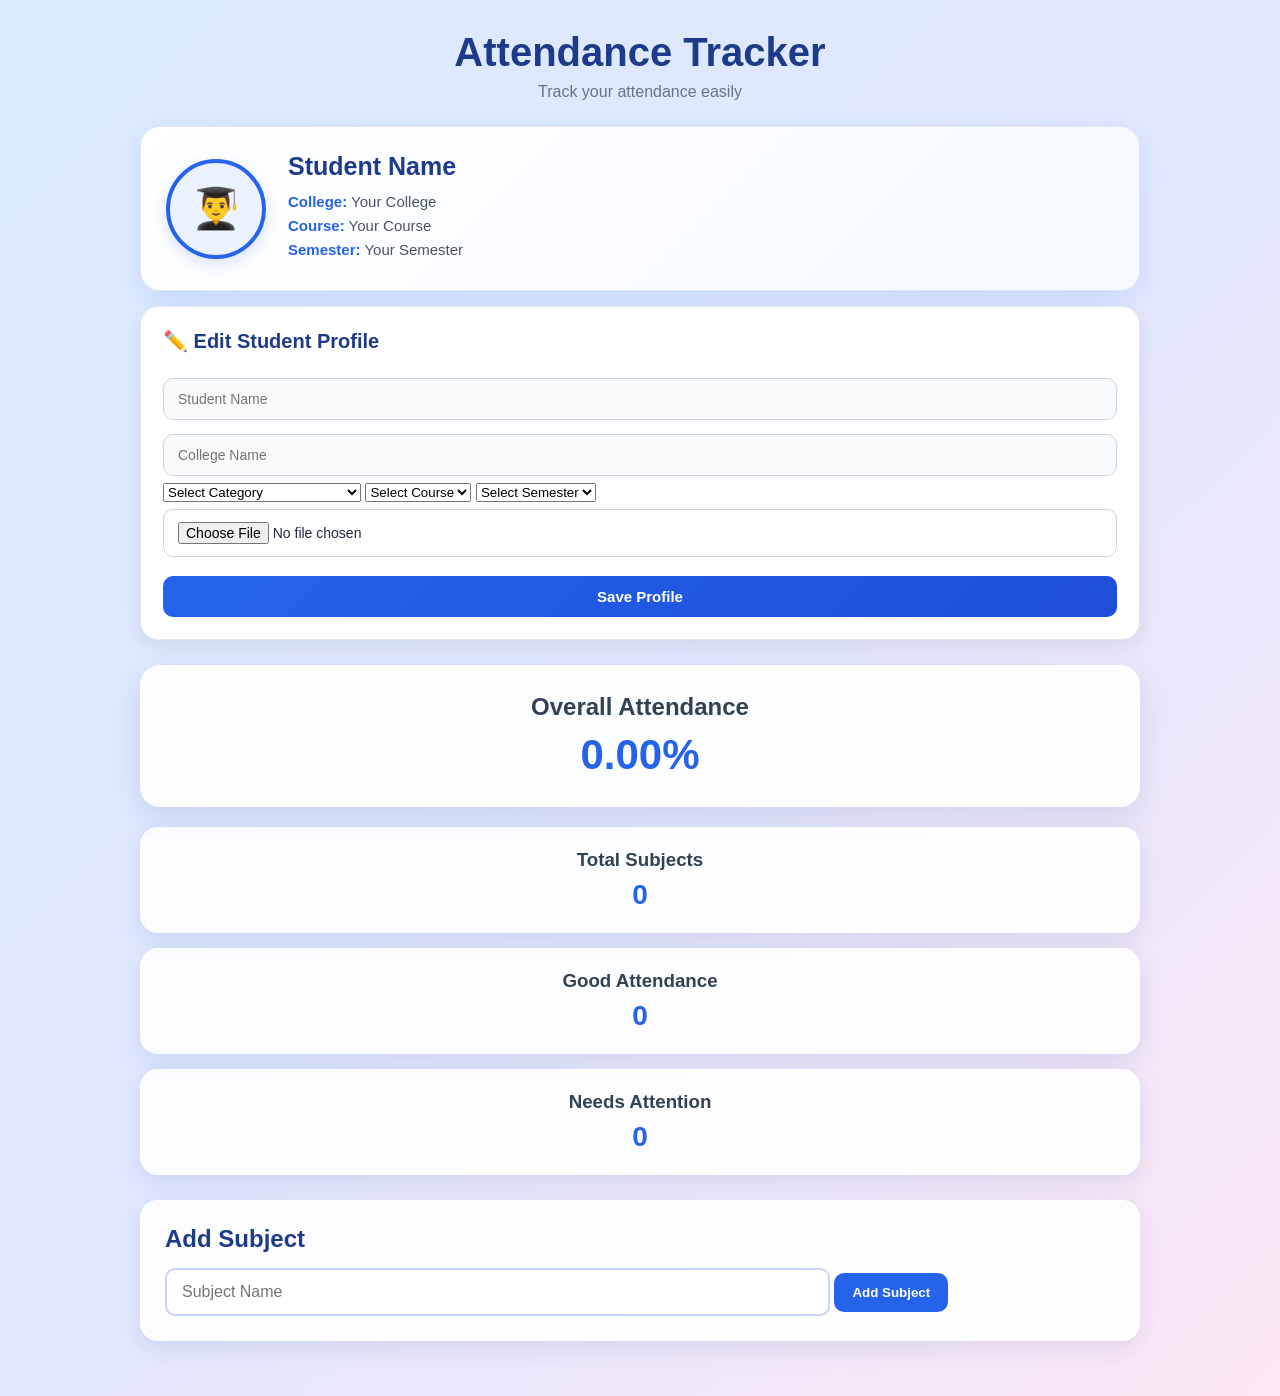
==== index.html @ 6211d917 "Update attendance tracker" ====
<!DOCTYPE html>
<html lang="en">
<head>
<meta charset="UTF-8">
<meta name="viewport" content="width=device-width, initial-scale=1.0">
<title>Attendence Tracker</title>

<link rel="stylesheet" href="style.css">
</head>

<body>
    <div class="container">
        <h1>Attendance Tracker</h1>
        <p class="subtitle">Track your attendance easily</p>
        <div class="student-profile">

    <div class="profile-icon" id="profilePreview">
        👨‍🎓
    </div>

    <div class="student-info">
        <h2 id="displayName">Student Name</h2>

        <p>
            <strong>College:</strong>
            <span id="displayCollege">Your College</span>
        </p>

        <p>
            <strong>Course:</strong>
            <span id="displayCourse">Your Course</span>
        </p>

        <p>
            <strong>Semester:</strong>
            <span id="displaySemester">Your Semester</span>
        </p>

<p id="displayBranchRow"><strong>Branch:</strong> <span id="displayBranch"></span></p>
    </div>

</div>

<div class="profile-form">

    <h3>✏️ Edit Student Profile</h3>

    <input type="text" id="studentName" placeholder="Student Name">

    <input type="text" id="collegeName" placeholder="College Name">

<select id="courseCategory" onchange="loadCourses()">
    <option value="">Select Category</option>
    <option value="engineering">Engineering & Technology</option>
    <option value="computer">Computer & IT</option>
    <option value="management">Management</option>
    <option value="commerce">Commerce</option>
    <option value="medical">Medical & Healthcare</option>
    <option value="science">Pure Science</option>
    <option value="humanities">Humanities</option>
    <option value="general">General Degrees</option>
    <option value="design">Design & Architecture</option>
    <option value="education">Teaching & Education</option>
    <option value="law">Law</option>
    <option value="agriculture">Agriculture</option>
    <option value="media">Media & Journalism</option>
    <option value="hotel">Hotel Management & Tourism</option>
</select>

<select id="courseName" onchange="toggleBranch()">
    <option value="">Select Course</option>
</select>

<div id="branchContainer" style="display: none;">
    <select id="branchName">
        <option value="">Select Branch / Specialization</option>
    </select>
</div>

<select id="semesterName">
    <option value="">Select Semester</option>
    <option value="I">I Semester</option>
    <option value="II">II Semester</option>
    <option value="III">III Semester</option>
    <option value="IV">IV Semester</option>
    <option value="V">V Semester</option>
    <option value="VI">VI Semester</option>
    <option value="VII">VII Semester</option>
    <option value="VIII">VIII Semester</option>
</select>
    <input type="file" id="profilePhoto" accept="image/*">

    <button onclick="saveProfile()">Save Profile</button>

</div>
        <div class="overall-box">
            <h2>Overall Attendance</h2>
            <div id="overallAttendance">0%</div>
        </div>

        <div class="dashboard-card">
                <h3>Total Subjects</h3>
                <p id="totalSubjects">0</p>
            </div>

        

<div class="dashboard-card">
    <h3>Good Attendance</h3>
    <p id="goodSubjects">0</p>
</div>

<div class="dashboard-card">
    <h3>Needs Attention</h3>
    <p id="lowSubjects">0</p>
</div>

<div class="add-subject"> 
    <h2>Add Subject</h2>

    <input type="text" id="subjectName" placeholder="Subject Name">
    <button onclick="addSubject()">Add Subject</button>
    </div>

    <div id="subjectsContainer">
        <!--Subjects will appear here-->
    </div>

    </div>

    <script src="script.js"></script>

</body>
</html>
---- style.css ----
* {
    box-sizing: border-box;
    margin: 0;
    padding: 0;
}

body {
    font-family: Arial, sans-serif;
    min-height: 100vh;
    background: linear-gradient(135deg, #dbeafe, #e0e7ff, #fce7f3);
    color: #1e293b;
    padding: 30px 15px;
}

.container {
    width: 100%;
    max-width: 1000px;
    margin: 0 auto;
}

/* Heading */
h1 {
    text-align: center;
    color: #1e3a8a;
    font-size: 40px;
    margin-bottom: 8px;
}

.subtitle {
    text-align: center;
    color: #64748b;
    margin-bottom: 25px;
}

/* Overall attendance */
.overall-box {
    background: rgba(255, 255, 255, 0.9);
    padding: 28px;
    border-radius: 20px;
    text-align: center;
    box-shadow: 0 10px 30px rgba(30, 58, 138, 0.12);
    margin-bottom: 20px;
}

.overall-box h2 {
    color: #334155;
    margin-bottom: 10px;
}

#overallAttendance {
    font-size: 42px;
    font-weight: bold;
    color: #2563eb;
}

/* Dashboard cards */
.dashboard-card {
    background: rgba(255, 255, 255, 0.9);
    padding: 22px;
    border-radius: 18px;
    text-align: center;
    box-shadow: 0 8px 25px rgba(30, 58, 138, 0.1);
    margin-bottom: 15px;
}

.dashboard-card h3 {
    color: #334155;
    margin-bottom: 8px;
}

.dashboard-card p {
    font-size: 28px;
    font-weight: bold;
    color: #2563eb;
}

/* Add Subject */
.add-subject {
    background: rgba(255, 255, 255, 0.92);
    padding: 25px;
    border-radius: 18px;
    box-shadow: 0 8px 25px rgba(30, 58, 138, 0.1);
    margin: 25px 0;
}

.add-subject h2 {
    color: #1e3a8a;
    margin-bottom: 15px;
}

#subjectName {
    width: 70%;
    padding: 13px 15px;
    border: 2px solid #c7d2fe;
    border-radius: 10px;
    font-size: 16px;
    outline: none;
}

#subjectName:focus {
    border-color: #6366f1;
}

/* Buttons */
button {
    border: none;
    padding: 12px 18px;
    border-radius: 10px;
    cursor: pointer;
    font-weight: bold;
    color: white;
    background: #2563eb;
    transition: 0.2s;
}

button:hover {
    transform: translateY(-2px);
    box-shadow: 0 5px 15px rgba(0, 0, 0, 0.15);
}

/* Subject cards created by JavaScript */
.subject-card {
    background: rgba(255, 255, 255, 0.92);
    padding: 25px;
    margin: 20px 0;
    border-radius: 18px;
    box-shadow: 0 8px 25px rgba(30, 58, 138, 0.1);
}

.subject-card h3 {
    color: #1e3a8a;
    font-size: 23px;
    margin-bottom: 10px;
}

.subject-card h2 {
    color: #2563eb;
    margin-bottom: 10px;
}

/* Progress bar */
.progress-bar {
    width: 100%;
    height: 14px;
    background: #e2e8f0;
    border-radius: 20px;
    overflow: hidden;
    margin: 12px 0 18px;
}

.progress-fill {
    height: 100%;
    border-radius: 20px;
    transition: width 0.4s ease;
}

/* History */
.history {
    background: #f8fafc;
    padding: 15px;
    border-radius: 12px;
    margin-top: 15px;
}

.history p {
    margin: 6px 0;
}

/* Subject buttons */
.subject-card button {
    margin: 5px 5px 0 0;
}

.subject-card button:first-of-type {
    background: #16a34a;
}

.subject-card button:nth-of-type(2) {
    background: #ef4444;
}

.subject-card button:nth-of-type(3) {
    background: #3b82f6;
}

/* Mobile */
@media (max-width: 600px) {

    body {
        padding: 15px 10px;
    }

    h1 {
        font-size: 30px;
    }

    #subjectName {
        width: 100%;
        margin-bottom: 10px;
    }

    .add-subject button {
        width: 100%;
    }

    .dashboard-card {
        padding: 18px;
    }

    .subject-card {
        padding: 18px;
    }
}
/* Student Profile */
.student-profile {
    background: rgba(255, 255, 255, 0.92);
    padding: 22px;
    margin: 20px 0;
    border-radius: 18px;
    box-shadow: 0 8px 25px rgba(30, 58, 138, 0.12);
    display: flex;
    align-items: center;
    gap: 20px;
    border-left: 6px solid #2563eb;
}

.profile-icon {
    width: 65px;
    height: 65px;
    border-radius: 50%;
    background: #2563eb;
    display: flex;
    align-items: center;
    justify-content: center;
    font-size: 32px;
    flex-shrink: 0;
}

.student-info {
    text-align: left;
}

.student-info h2 {
    margin: 0 0 10px;
    color: #1e3a8a;
    font-size: 24px;
}

.student-info p {
    margin: 5px 0;
    color: #334155;
    font-size: 16px;
}

.student-info strong {
    color: #2563eb;
}

/* Mobile */
@media (max-width: 600px) {
    .student-profile {
        padding: 18px;
        gap: 14px;
    }

    .profile-icon {
        width: 55px;
        height: 55px;
        font-size: 27px;
    }

    .student-info h2 {
        font-size: 20px;
    }

    .student-info p {
        font-size: 14px;
    }
}
/* ===== FINAL STUDENT PROFILE DESIGN ===== */

.student-profile {
    background: linear-gradient(135deg, #ffffff, #f4f8ff);
    padding: 25px;
    margin: 20px 0 15px;
    border-radius: 20px;
    box-shadow: 0 8px 25px rgba(37, 99, 235, 0.12);
    display: flex;
    align-items: center;
    gap: 22px;
    border: 1px solid #e2e8f0;
}

.profile-icon {
    width: 100px;
    height: 100px;
    min-width: 100px;
    border-radius: 50%;
    background: #eaf2ff;
    display: flex;
    align-items: center;
    justify-content: center;
    overflow: hidden;
    border: 4px solid #2563eb;
    box-shadow: 0 5px 15px rgba(37, 99, 235, 0.18);
    font-size: 40px;
}

.profile-icon img {
    width: 100%;
    height: 100%;
    object-fit: cover;
    display: block;
}

.student-info {
    text-align: left;
}

.student-info h2 {
    margin: 0 0 12px;
    color: #1e3a8a;
    font-size: 25px;
}

.student-info p {
    margin: 7px 0;
    color: #475569;
    font-size: 15px;
}

.student-info strong {
    color: #2563eb;
}


/* ===== EDIT PROFILE CARD ===== */

.profile-form {
    background: #ffffff;
    padding: 22px;
    margin: 15px 0 25px;
    border-radius: 18px;
    box-shadow: 0 6px 20px rgba(15, 23, 42, 0.08);
    border: 1px solid #e2e8f0;
}

.profile-form h3 {
    margin: 0 0 18px;
    color: #1e3a8a;
    font-size: 20px;
}

.profile-form input {
    width: 100%;
    box-sizing: border-box;
    padding: 12px 14px;
    margin: 7px 0;
    border: 1px solid #cbd5e1;
    border-radius: 10px;
    font-size: 14px;
    outline: none;
    background: #f8fafc;
}

.profile-form input:focus {
    border-color: #2563eb;
    background: #ffffff;
    box-shadow: 0 0 0 3px rgba(37, 99, 235, 0.10);
}

.profile-form input[type="file"] {
    background: #ffffff;
    cursor: pointer;
}

.profile-form button {
    width: 100%;
    margin-top: 12px;
    padding: 12px;
    border: none;
    border-radius: 10px;
    background: linear-gradient(135deg, #2563eb, #1d4ed8);
    color: white;
    font-size: 15px;
    font-weight: 600;
    cursor: pointer;
    transition: 0.2s;
}

.profile-form button:hover {
    transform: translateY(-1px);
    box-shadow: 0 6px 15px rgba(37, 99, 235, 0.25);
}


/* ===== MOBILE ===== */

@media (max-width: 600px) {

    .student-profile {
        padding: 18px;
        gap: 15px;
    }

    .profile-icon {
        width: 75px;
        height: 75px;
        min-width: 75px;
        border-width: 3px;
    }

    .student-info h2 {
        font-size: 20px;
    }

    .student-info p {
        font-size: 13px;
    }

    .profile-form {
        padding: 18px;
    }
}
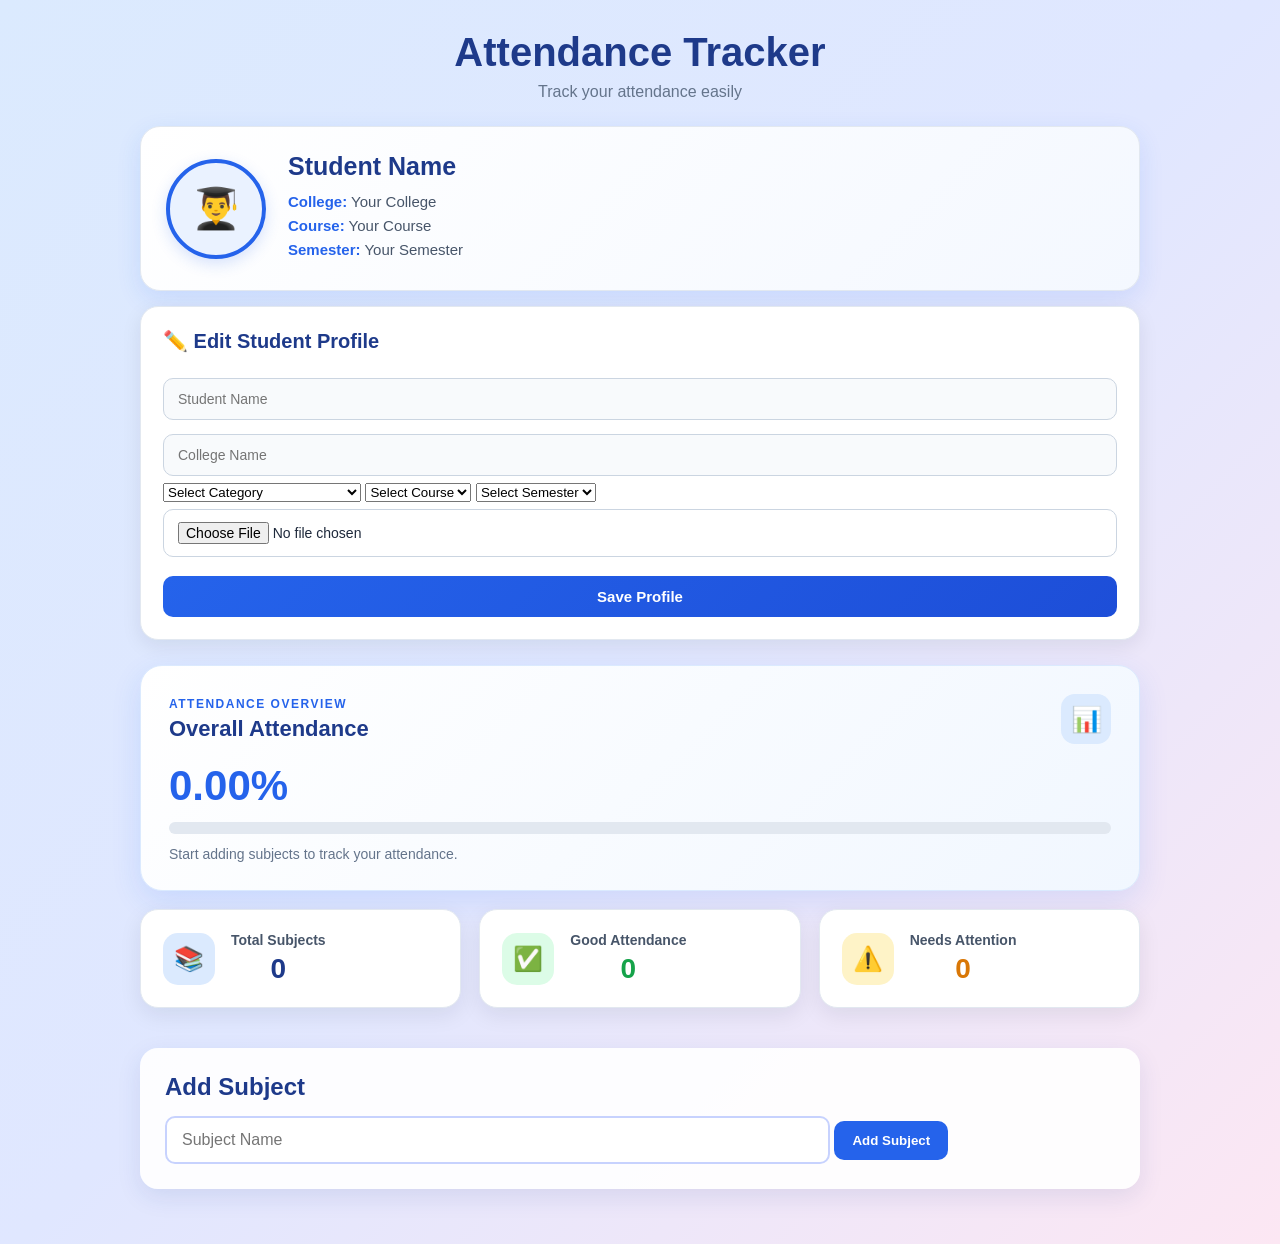
==== commit 0cd8ab96: "Update student profile and dashboard" ====
--- a/index.html
+++ b/index.html
@@ -93,28 +93,58 @@
     <button onclick="saveProfile()">Save Profile</button>
 
 </div>
-        <div class="overall-box">
-            <h2>Overall Attendance</h2>
-            <div id="overallAttendance">0%</div>
+      <!-- Attendance Dashboard -->
+<div class="attendance-dashboard">
+
+    <div class="overall-box">
+        <div class="overall-header">
+            <div>
+                <span class="dashboard-label">ATTENDANCE OVERVIEW</span>
+                <h2>Overall Attendance</h2>
+            </div>
+            <div class="attendance-icon">📊</div>
         </div>
 
-        <div class="dashboard-card">
+        <div class="overall-percentage" id="overallAttendance">0%</div>
+
+        <div class="attendance-progress">
+            <div class="attendance-progress-fill" id="overallProgress"></div>
+        </div>
+
+        <p class="attendance-status" id="overallStatus">
+            Start adding subjects to track your attendance.
+        </p>
+    </div>
+
+    <div class="dashboard-grid">
+
+        <div class="dashboard-card subjects-card">
+            <div class="card-icon">📚</div>
+            <div>
                 <h3>Total Subjects</h3>
                 <p id="totalSubjects">0</p>
             </div>
+        </div>
 
-        
+        <div class="dashboard-card good-card">
+            <div class="card-icon">✅</div>
+            <div>
+                <h3>Good Attendance</h3>
+                <p id="goodSubjects">0</p>
+            </div>
+        </div>
 
-<div class="dashboard-card">
-    <h3>Good Attendance</h3>
-    <p id="goodSubjects">0</p>
+        <div class="dashboard-card warning-card">
+            <div class="card-icon">⚠️</div>
+            <div>
+                <h3>Needs Attention</h3>
+                <p id="lowSubjects">0</p>
+            </div>
+        </div>
+
+    </div>
+
 </div>
-
-<div class="dashboard-card">
-    <h3>Needs Attention</h3>
-    <p id="lowSubjects">0</p>
-</div>
-
 <div class="add-subject"> 
     <h2>Add Subject</h2>
 
--- a/style.css
+++ b/style.css
@@ -421,4 +421,169 @@
     .profile-form {
         padding: 18px;
     }
+}
+/* ================================
+   PROFESSIONAL ATTENDANCE DASHBOARD
+   ================================ */
+
+.attendance-dashboard {
+    margin: 25px 0;
+}
+
+/* Overall Attendance */
+.overall-box {
+    background: linear-gradient(135deg, #ffffff, #f1f7ff);
+    padding: 28px;
+    border-radius: 22px;
+    border: 1px solid #dbeafe;
+    box-shadow: 0 10px 30px rgba(37, 99, 235, 0.12);
+    margin-bottom: 18px;
+    text-align: left;
+}
+
+.overall-header {
+    display: flex;
+    align-items: center;
+    justify-content: space-between;
+    gap: 15px;
+}
+
+.dashboard-label {
+    display: block;
+    color: #2563eb;
+    font-size: 12px;
+    font-weight: 700;
+    letter-spacing: 1.5px;
+    margin-bottom: 5px;
+}
+
+.overall-box h2 {
+    margin: 0;
+    color: #1e3a8a;
+    font-size: 22px;
+}
+
+.attendance-icon {
+    width: 50px;
+    height: 50px;
+    border-radius: 14px;
+    background: #dbeafe;
+    display: flex;
+    align-items: center;
+    justify-content: center;
+    font-size: 25px;
+}
+
+.overall-percentage {
+    color: #2563eb;
+    font-size: 48px;
+    font-weight: 800;
+    margin: 18px 0 12px;
+}
+
+.attendance-progress {
+    width: 100%;
+    height: 12px;
+    background: #e2e8f0;
+    border-radius: 20px;
+    overflow: hidden;
+}
+
+.attendance-progress-fill {
+    width: 0%;
+    height: 100%;
+    background: linear-gradient(90deg, #2563eb, #60a5fa);
+    border-radius: 20px;
+    transition: width 0.5s ease;
+}
+
+.attendance-status {
+    margin: 12px 0 0;
+    color: #64748b;
+    font-size: 14px;
+}
+
+/* Dashboard Cards */
+.dashboard-grid {
+    display: grid;
+    grid-template-columns: repeat(3, 1fr);
+    gap: 18px;
+}
+
+.dashboard-card {
+    background: #ffffff;
+    padding: 22px;
+    border-radius: 18px;
+    border: 1px solid #e2e8f0;
+    box-shadow: 0 7px 22px rgba(15, 23, 42, 0.08);
+    display: flex;
+    align-items: center;
+    gap: 16px;
+    transition: 0.25s ease;
+}
+
+.dashboard-card:hover {
+    transform: translateY(-3px);
+    box-shadow: 0 12px 28px rgba(15, 23, 42, 0.12);
+}
+
+.card-icon {
+    width: 52px;
+    height: 52px;
+    min-width: 52px;
+    border-radius: 15px;
+    display: flex;
+    align-items: center;
+    justify-content: center;
+    font-size: 24px;
+    background: #eff6ff;
+}
+
+.dashboard-card h3 {
+    margin: 0 0 5px;
+    color: #475569;
+    font-size: 14px;
+}
+
+.dashboard-card p {
+    margin: 0;
+    color: #1e3a8a;
+    font-size: 28px;
+    font-weight: 800;
+}
+
+.good-card .card-icon {
+    background: #dcfce7;
+}
+
+.good-card p {
+    color: #16a34a;
+}
+
+.warning-card .card-icon {
+    background: #fef3c7;
+}
+
+.warning-card p {
+    color: #d97706;
+}
+
+.subjects-card .card-icon {
+    background: #dbeafe;
+}
+
+/* Mobile */
+@media (max-width: 700px) {
+
+    .dashboard-grid {
+        grid-template-columns: 1fr;
+    }
+
+    .overall-box {
+        padding: 22px;
+    }
+
+    .overall-percentage {
+        font-size: 40px;
+    }
 }
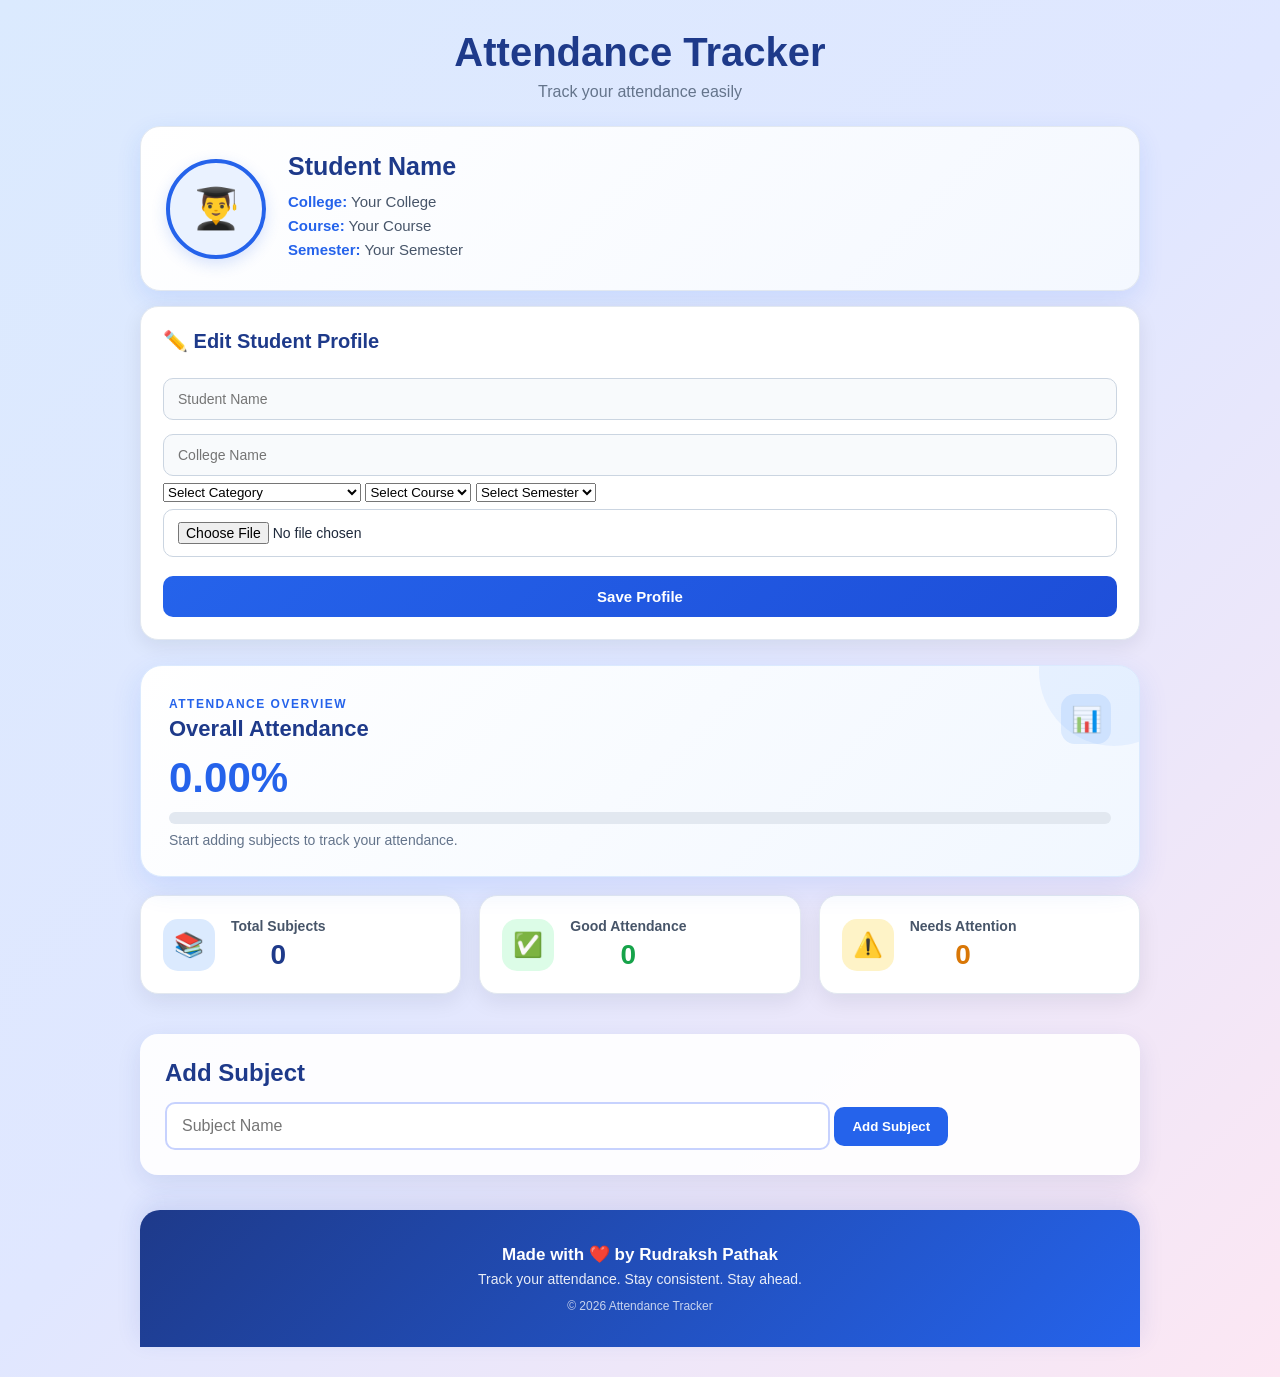
==== commit 8dee5812: "Add footer" ====
--- a/index.html
+++ b/index.html
@@ -156,10 +156,16 @@
         <!--Subjects will appear here-->
     </div>
 
-    </div>
+    
 
+<footer class="site-footer">
+    <p>Made with ❤️ by Rudraksh Pathak</p>
+    <p>Track your attendance. Stay consistent. Stay ahead.</p>
+    <p>© 2026 Attendance Tracker</p>
+</footer>
     <script src="script.js"></script>
 
 </body>
 </html>
 
+
--- a/style.css
+++ b/style.css
@@ -33,18 +33,47 @@
 }
 
 /* Overall attendance */
+/* Overall Attendance */
 .overall-box {
-    background: rgba(255, 255, 255, 0.9);
-    padding: 28px;
-    border-radius: 20px;
+    background: linear-gradient(135deg, #ffffff, #eff6ff);
+    padding: 30px;
+    border-radius: 24px;
     text-align: center;
-    box-shadow: 0 10px 30px rgba(30, 58, 138, 0.12);
+    box-shadow: 0 12px 35px rgba(30, 64, 175, 0.12);
     margin-bottom: 20px;
+    border: 1px solid rgba(59, 130, 246, 0.12);
+    position: relative;
+    overflow: hidden;
+}
+
+.overall-box::before {
+    content: "";
+    position: absolute;
+    width: 150px;
+    height: 150px;
+    background: rgba(59, 130, 246, 0.08);
+    border-radius: 50%;
+    top: -70px;
+    right: -50px;
 }
 
 .overall-box h2 {
-    color: #334155;
-    margin-bottom: 10px;
+    color: #1e3a8a;
+    margin-bottom: 12px;
+    font-size: 24px;
+}
+
+#overallAttendance {
+    font-size: 42px;
+    font-weight: 800;
+    color: #2563eb;
+    margin: 10px 0;
+}
+
+.overall-box p {
+    color: #64748b;
+    font-size: 14px;
+    margin-top: 8px;
 }
 
 #overallAttendance {
@@ -53,26 +82,37 @@
     color: #2563eb;
 }
 
-/* Dashboard cards */
+/* Dashboard Cards */
 .dashboard-card {
-    background: rgba(255, 255, 255, 0.9);
+    background: linear-gradient(145deg, #ffffff, #f8fbff);
     padding: 22px;
-    border-radius: 18px;
+    border-radius: 20px;
     text-align: center;
-    box-shadow: 0 8px 25px rgba(30, 58, 138, 0.1);
+    box-shadow: 0 10px 28px rgba(30, 64, 175, 0.10);
     margin-bottom: 15px;
+    border: 1px solid rgba(59, 130, 246, 0.10);
+    transition: transform 0.25s ease, box-shadow 0.25s ease;
+}
+
+.dashboard-card:hover {
+    transform: translateY(-4px);
+    box-shadow: 0 15px 35px rgba(30, 64, 175, 0.16);
 }
 
 .dashboard-card h3 {
     color: #334155;
     margin-bottom: 8px;
+    font-size: 16px;
+    font-weight: 600;
 }
 
 .dashboard-card p {
-    font-size: 28px;
-    font-weight: bold;
-    color: #2563eb;
-}
+    font-size: 30px;
+    font-weight: 800;
+    color: #2563eb;
+    margin: 0;
+}
+
 
 /* Add Subject */
 .add-subject {
@@ -119,35 +159,45 @@
 }
 
 /* Subject cards created by JavaScript */
+/* Subject Cards */
 .subject-card {
-    background: rgba(255, 255, 255, 0.92);
+    background: linear-gradient(145deg, #ffffff, #f8fbff);
     padding: 25px;
     margin: 20px 0;
-    border-radius: 18px;
-    box-shadow: 0 8px 25px rgba(30, 58, 138, 0.1);
+    border-radius: 22px;
+    border: 1px solid rgba(59, 130, 246, 0.12);
+    box-shadow: 0 10px 30px rgba(30, 64, 175, 0.10);
+    transition: transform 0.25s ease, box-shadow 0.25s ease;
+}
+
+.subject-card:hover {
+    transform: translateY(-3px);
+    box-shadow: 0 15px 35px rgba(30, 64, 175, 0.15);
 }
 
 .subject-card h3 {
     color: #1e3a8a;
-    font-size: 23px;
+    font-size: 22px;
     margin-bottom: 10px;
 }
 
 .subject-card h2 {
     color: #2563eb;
+    font-size: 30px;
+    font-weight: 800;
     margin-bottom: 10px;
 }
-
 /* Progress bar */
+/* Attendance Progress Bar */
 .progress-bar {
     width: 100%;
-    height: 14px;
+    height: 12px;
     background: #e2e8f0;
-    border-radius: 20px;
+    border-radius: 50px;
     overflow: hidden;
-    margin: 12px 0 18px;
-}
-
+    margin: 14px 0 18px;
+    box-shadow: inset 0 1px 3px rgba(15, 23, 42, 0.08);
+}
 .progress-fill {
     height: 100%;
     border-radius: 20px;
@@ -166,21 +216,53 @@
     margin: 6px 0;
 }
 
-/* Subject buttons */
+/* Subject Action Buttons */
 .subject-card button {
-    margin: 5px 5px 0 0;
-}
-
-.subject-card button:first-of-type {
+    margin: 8px 8px 0 0;
+    padding: 10px 18px;
+    border: none;
+    border-radius: 10px;
+    font-size: 14px;
+    font-weight: 700;
+    cursor: pointer;
+    transition: all 0.2s ease;
+    color: white;
+}
+
+.subject-card button:hover {
+    transform: translateY(-2px);
+    box-shadow: 0 6px 14px rgba(15, 23, 42, 0.15);
+}
+
+.subject-card button:active {
+    transform: translateY(0);
+}
+
+/* Present */
+.subject-card button:nth-of-type(1) {
+    background: #22c55e;
+}
+
+.subject-card button:nth-of-type(1):hover {
     background: #16a34a;
 }
 
+/* Absent */
 .subject-card button:nth-of-type(2) {
     background: #ef4444;
 }
 
+.subject-card button:nth-of-type(2):hover {
+    background: #dc2626;
+}
+
+/* Delete */
 .subject-card button:nth-of-type(3) {
     background: #3b82f6;
+}
+
+.subject-card button:nth-of-type(3):hover {
+    background: #2563eb;
 }
 
 /* Mobile */
@@ -586,4 +668,89 @@
     .overall-percentage {
         font-size: 40px;
     }
-}+}
+/* Attendance History */
+.subject-card h4 {
+    color: #334155;
+    font-size: 16px;
+    margin: 16px 0 10px;
+    font-weight: 700;
+}
+
+.history {
+    background: #f8fafc;
+    border-radius: 12px;
+    padding: 10px 14px;
+    margin-bottom: 14px;
+    border: 1px solid #e2e8f0;
+}
+
+.history p {
+    margin: 7px 0;
+    padding: 7px 10px;
+    background: #ffffff;
+    border-radius: 8px;
+    color: #475569;
+    font-size: 14px;
+    border-left: 3px solid #cbd5e1;
+}
+
+.history p:first-child {
+    margin-top: 0;
+}
+
+.history p:last-child {
+    margin-bottom: 0;
+}
+/* Attendance Status */
+.subject-card > p {
+    display: inline-block;
+    padding: 8px 14px;
+    border-radius: 20px;
+    background: #eff6ff;
+    color: #2563eb;
+    font-size: 14px;
+    font-weight: 700;
+    margin: 8px 0;
+}
+/* Attendance Target */
+.attendance-target {
+    background: #fff7ed;
+    color: #c2410c;
+    padding: 10px 14px;
+    border-radius: 12px;
+    font-size: 14px;
+    font-weight: 600;
+    margin-top: 10px;
+    border-left: 4px solid #f97316;
+}
+/* Footer */
+.site-footer {
+    margin-top: 35px;
+    padding: 28px 20px;
+    text-align: center;
+    background: linear-gradient(135deg, #1e3a8a, #2563eb);
+    color: white;
+    border-radius: 20px 20px 0 0;
+    box-shadow: 0 -8px 25px rgba(30, 64, 175, 0.12);
+}
+
+.site-footer p {
+    margin: 6px 0;
+    font-size: 14px;
+}
+
+.site-footer p:first-child {
+    font-size: 17px;
+    font-weight: 700;
+}
+
+.site-footer p:nth-child(2) {
+    opacity: 0.9;
+}
+
+.site-footer p:last-child {
+    margin-top: 12px;
+    font-size: 12px;
+    opacity: 0.75;
+}
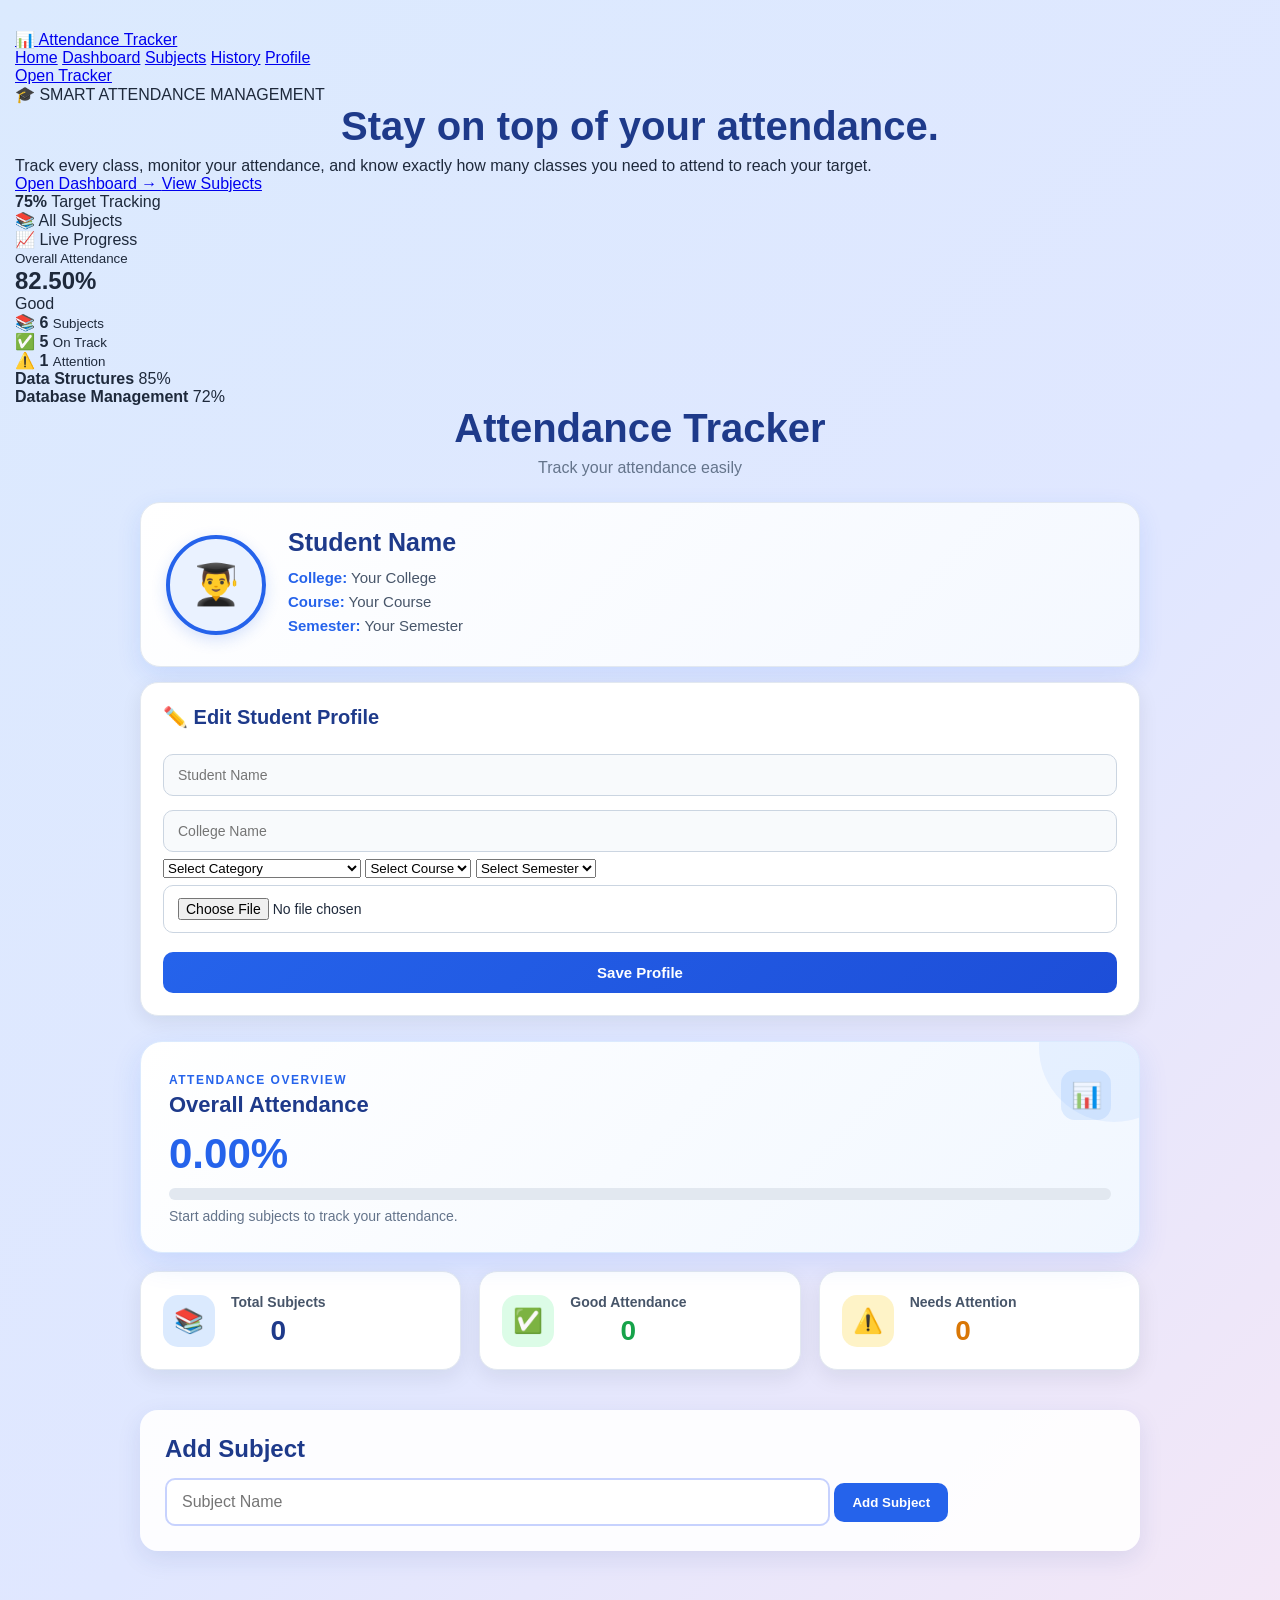
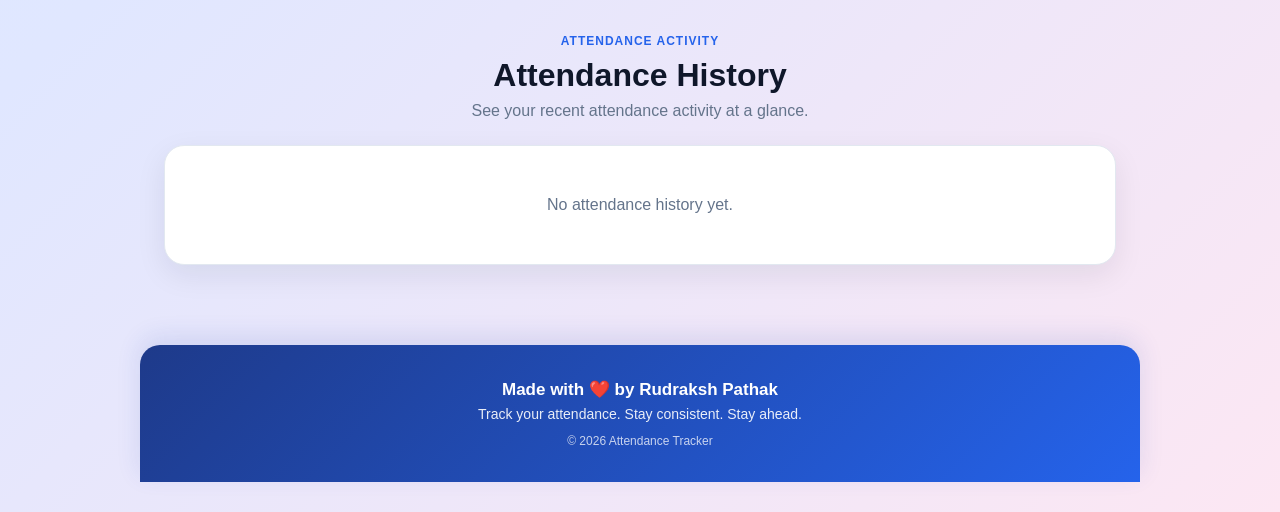
==== commit f286fd15: "Add professional navigation and history" ====
--- a/index.html
+++ b/index.html
@@ -9,10 +9,159 @@
 </head>
 
 <body>
+    <!-- ================= PROFESSIONAL NAVBAR ================= -->
+
+<header class="site-header">
+    <nav class="navbar">
+
+        <a href="#home" class="brand">
+            <span class="brand-icon">📊</span>
+            <span>Attendance Tracker</span>
+        </a>
+
+        <div class="nav-links">
+            <a href="#home">Home</a>
+            <a href="#dashboard">Dashboard</a>
+            <a href="#subjects">Subjects</a>
+            <a href="#history">History</a>
+            <a href="#profile">Profile</a>
+        </div>
+
+        <a href="#dashboard" class="nav-cta">
+            Open Tracker
+        </a>
+
+    </nav>
+</header>
+
+
+<!-- ================= HERO SECTION ================= -->
+
+<section class="hero-section" id="home">
+
+    <div class="hero-content">
+
+        <span class="hero-badge">
+            🎓 SMART ATTENDANCE MANAGEMENT
+        </span>
+
+        <h1>
+            Stay on top of your
+            <span>attendance.</span>
+        </h1>
+
+        <p>
+            Track every class, monitor your attendance,
+            and know exactly how many classes you need
+            to attend to reach your target.
+        </p>
+
+        <div class="hero-actions">
+
+            <a href="#dashboard" class="hero-btn primary">
+                Open Dashboard →
+            </a>
+
+            <a href="#subjects" class="hero-btn secondary">
+                View Subjects
+            </a>
+
+        </div>
+
+        <div class="hero-features">
+
+            <div>
+                <strong>75%</strong>
+                <span>Target Tracking</span>
+            </div>
+
+            <div>
+                <strong>📚</strong>
+                <span>All Subjects</span>
+            </div>
+
+            <div>
+                <strong>📈</strong>
+                <span>Live Progress</span>
+            </div>
+
+        </div>
+
+    </div>
+
+
+    <!-- HERO PREVIEW CARD -->
+
+    <div class="hero-preview">
+
+        <div class="preview-top">
+            <div>
+                <small>Overall Attendance</small>
+                <h2>82.50%</h2>
+            </div>
+
+            <span class="preview-status">Good</span>
+        </div>
+
+        <div class="preview-progress">
+            <div class="preview-progress-fill"></div>
+        </div>
+
+        <div class="preview-stats">
+
+            <div>
+                <span>📚</span>
+                <strong>6</strong>
+                <small>Subjects</small>
+            </div>
+
+            <div>
+                <span>✅</span>
+                <strong>5</strong>
+                <small>On Track</small>
+            </div>
+
+            <div>
+                <span>⚠️</span>
+                <strong>1</strong>
+                <small>Attention</small>
+            </div>
+
+        </div>
+
+        <div class="preview-subject">
+
+            <div class="subject-preview-info">
+                <strong>Data Structures</strong>
+                <span>85%</span>
+            </div>
+
+            <div class="mini-progress">
+                <div style="width:85%"></div>
+            </div>
+
+        </div>
+
+        <div class="preview-subject">
+
+            <div class="subject-preview-info">
+                <strong>Database Management</strong>
+                <span>72%</span>
+            </div>
+
+            <div class="mini-progress">
+                <div style="width:72%"></div>
+            </div>
+
+        </div>
+
+    </div>
+
+</section>
     <div class="container">
         <h1>Attendance Tracker</h1>
         <p class="subtitle">Track your attendance easily</p>
-        <div class="student-profile">
+        <div class="student-profile" id="profile"> 
 
     <div class="profile-icon" id="profilePreview">
         👨‍🎓
@@ -94,8 +243,7 @@
 
 </div>
       <!-- Attendance Dashboard -->
-<div class="attendance-dashboard">
-
+<div class="attendance-dashboard" id="dashboard">
     <div class="overall-box">
         <div class="overall-header">
             <div>
@@ -145,7 +293,7 @@
     </div>
 
 </div>
-<div class="add-subject"> 
+<div class="add-subject" id="subjects">
     <h2>Add Subject</h2>
 
     <input type="text" id="subjectName" placeholder="Subject Name">
@@ -156,7 +304,28 @@
         <!--Subjects will appear here-->
     </div>
 
-    
+
+<!-- ================= ATTENDANCE HISTORY ================= -->
+
+<section class="history-section" id="history">
+
+    <div class="history-header">
+        <span class="section-label">ATTENDANCE ACTIVITY</span>
+        <h2>Attendance History</h2>
+        <p>See your recent attendance activity at a glance.</p>
+    </div>
+
+    <div class="history-card">
+
+        <div id="historyContainer">
+            <p class="no-history">
+                No attendance history yet.
+            </p>
+        </div>
+
+    </div>
+
+</section>
 
 <footer class="site-footer">
     <p>Made with ❤️ by Rudraksh Pathak</p>
--- a/style.css
+++ b/style.css
@@ -754,3 +754,120 @@
     font-size: 12px;
     opacity: 0.75;
 }
+/* ================= HISTORY SECTION ================= */
+
+.history-section {
+    max-width: 1200px;
+    margin: 60px auto;
+    padding: 20px 24px;
+}
+
+.history-header {
+    text-align: center;
+    margin-bottom: 25px;
+}
+
+.section-label {
+    color: #2563eb;
+    font-size: 12px;
+    font-weight: 800;
+    letter-spacing: 1px;
+}
+
+.history-header h2 {
+    margin: 8px 0;
+    color: #0f172a;
+    font-size: 32px;
+}
+
+.history-header p {
+    color: #64748b;
+    margin: 0;
+}
+
+.history-card {
+    background: white;
+    padding: 20px;
+    border-radius: 20px;
+    border: 1px solid #e2e8f0;
+    box-shadow: 0 10px 30px rgba(15, 23, 42, 0.08);
+}
+
+.history-item {
+    display: flex;
+    align-items: center;
+    gap: 15px;
+
+    padding: 16px;
+
+    border-bottom: 1px solid #e2e8f0;
+}
+
+.history-item:last-child {
+    border-bottom: none;
+}
+
+.history-item-icon {
+    width: 42px;
+    height: 42px;
+
+    display: flex;
+    align-items: center;
+    justify-content: center;
+
+    border-radius: 12px;
+    background: #f1f5f9;
+
+    font-size: 19px;
+}
+
+.history-item-info {
+    flex: 1;
+
+    display: flex;
+    flex-direction: column;
+    gap: 4px;
+}
+
+.history-item-info strong {
+    color: #0f172a;
+    font-size: 15px;
+}
+
+.history-item-info span {
+    color: #64748b;
+    font-size: 13px;
+}
+
+.history-item-date {
+    color: #64748b;
+    font-size: 13px;
+}
+
+.no-history {
+    text-align: center;
+    color: #64748b;
+    padding: 30px;
+}
+
+
+/* Mobile */
+
+@media (max-width: 600px) {
+
+    .history-section {
+        padding: 20px 15px;
+    }
+
+    .history-header h2 {
+        font-size: 26px;
+    }
+
+    .history-item {
+        padding: 13px 5px;
+    }
+
+    .history-item-date {
+        font-size: 11px;
+    }
+}
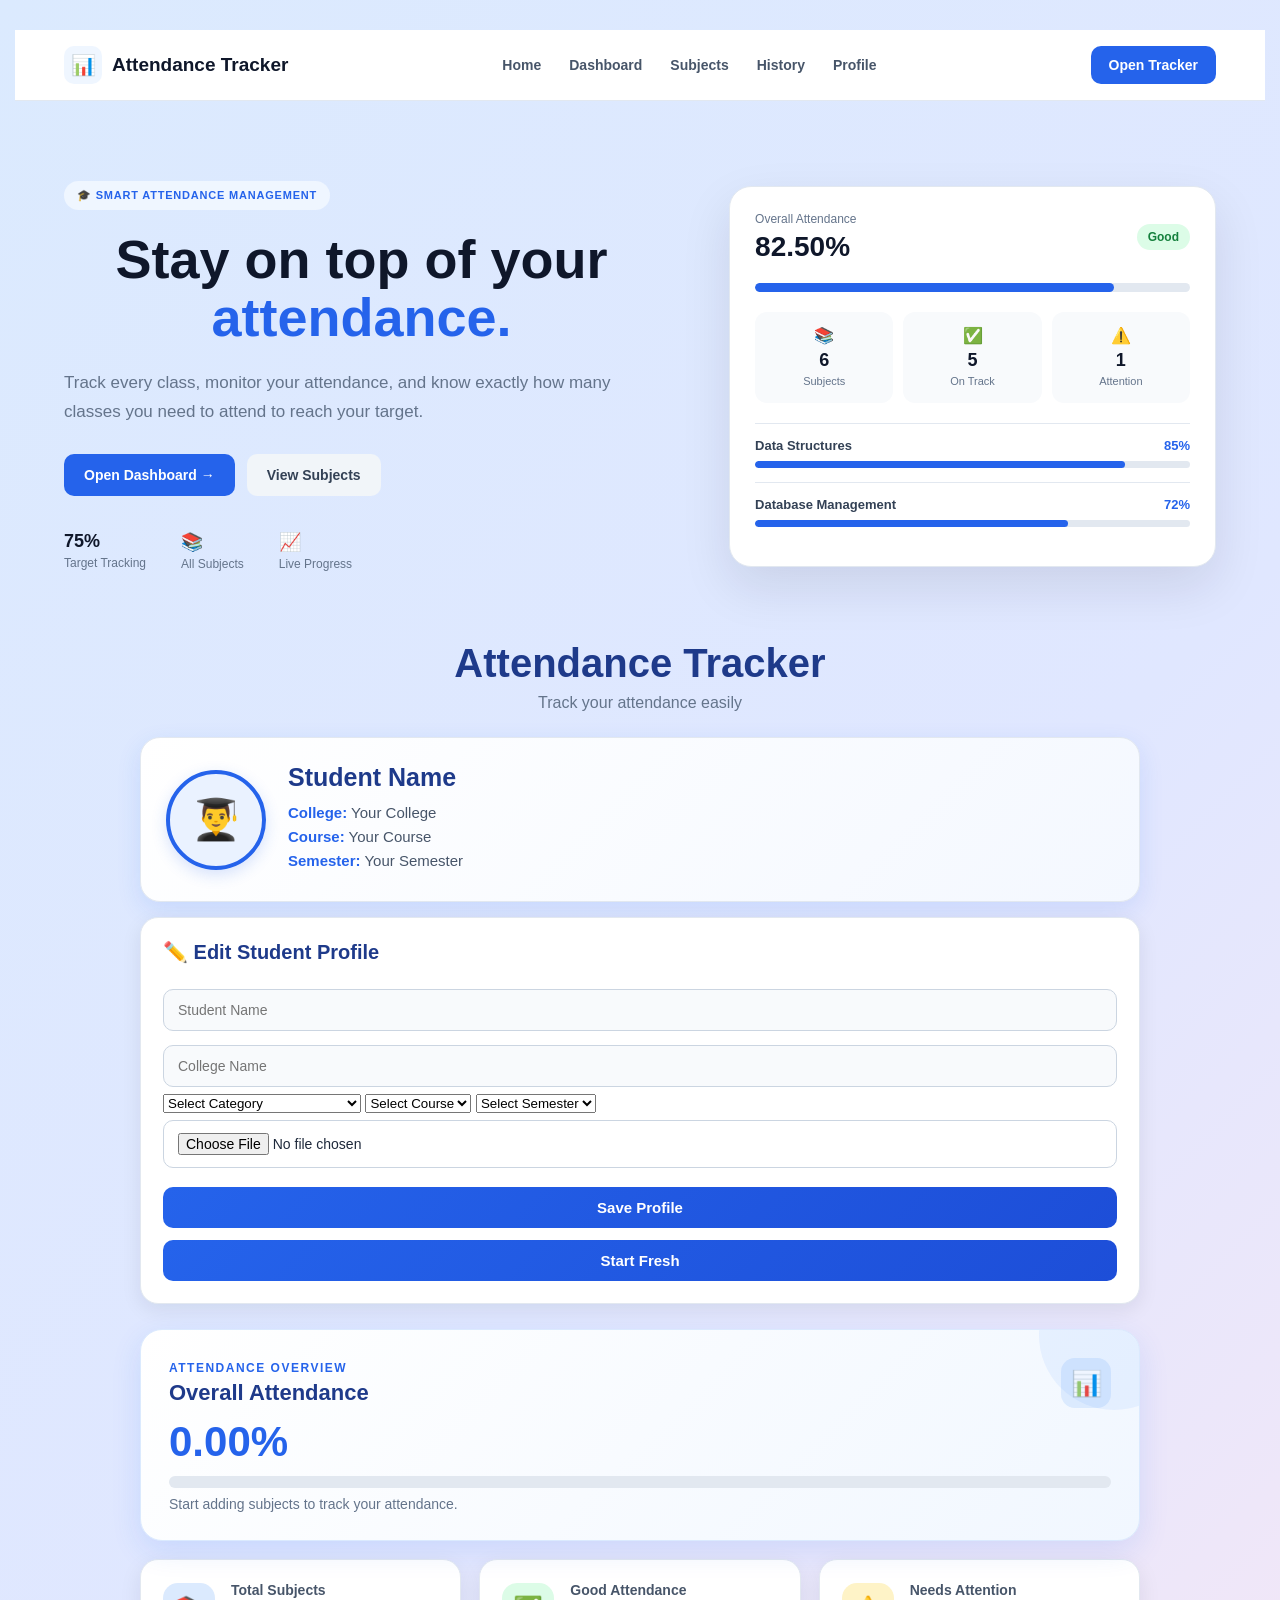
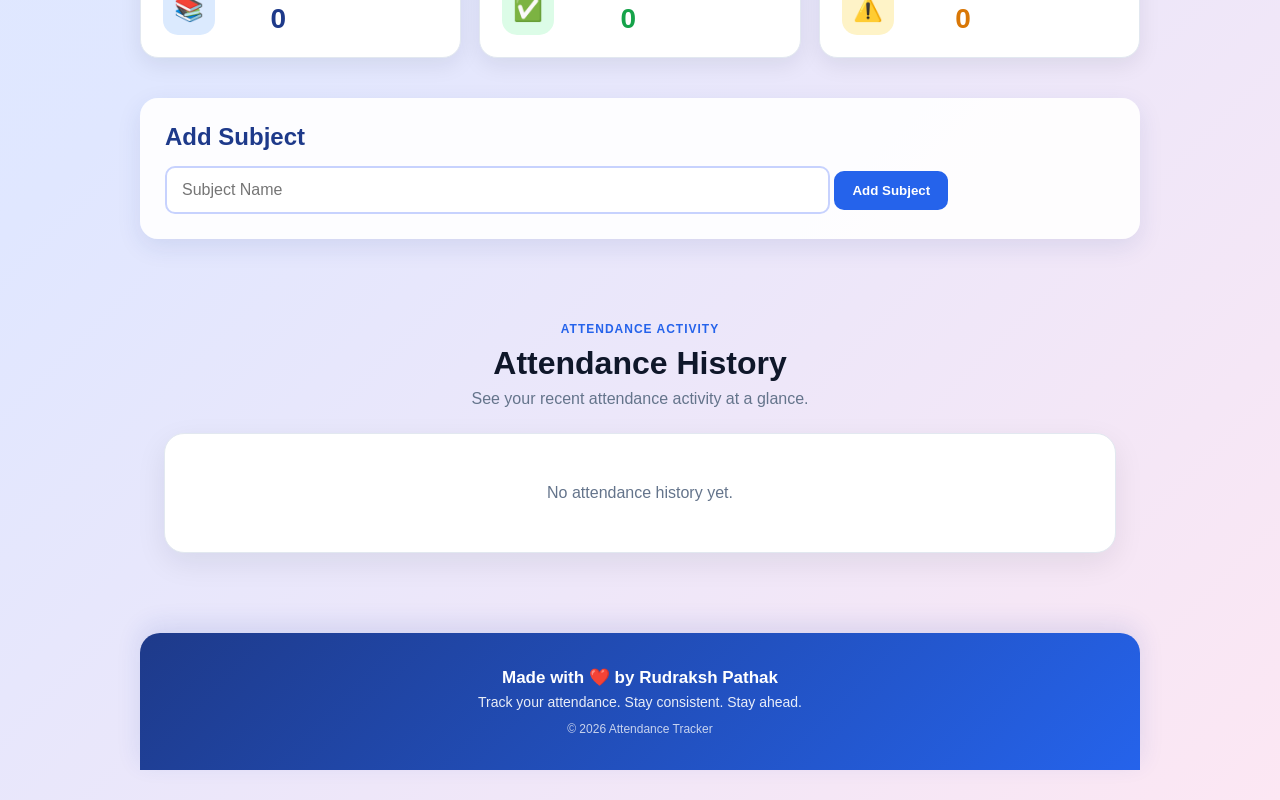
==== commit 5b72a934: "Add Start Fresh button" ====
--- a/index.html
+++ b/index.html
@@ -240,6 +240,7 @@
     <input type="file" id="profilePhoto" accept="image/*">
 
     <button onclick="saveProfile()">Save Profile</button>
+    <button onclick="startFresh()">Start Fresh</button>
 
 </div>
       <!-- Attendance Dashboard -->
--- a/style.css
+++ b/style.css
@@ -871,3 +871,351 @@
         font-size: 11px;
     }
 }
+/* ================= PROFESSIONAL NAVBAR ================= */
+
+html {
+    scroll-behavior: smooth;
+}
+
+.site-header {
+    background: #ffffff;
+    border-bottom: 1px solid #e2e8f0;
+    position: sticky;
+    top: 0;
+    z-index: 1000;
+}
+
+.navbar {
+    max-width: 1200px;
+    margin: auto;
+    padding: 16px 24px;
+    display: flex;
+    align-items: center;
+    justify-content: space-between;
+    gap: 25px;
+}
+
+.brand {
+    display: flex;
+    align-items: center;
+    gap: 10px;
+    text-decoration: none;
+    color: #0f172a;
+    font-size: 19px;
+    font-weight: 800;
+}
+
+.brand-icon {
+    width: 38px;
+    height: 38px;
+    display: flex;
+    align-items: center;
+    justify-content: center;
+    background: #eff6ff;
+    border-radius: 10px;
+    font-size: 20px;
+}
+
+.nav-links {
+    display: flex;
+    align-items: center;
+    gap: 28px;
+}
+
+.nav-links a {
+    text-decoration: none;
+    color: #475569;
+    font-size: 14px;
+    font-weight: 600;
+    transition: 0.2s;
+}
+
+.nav-links a:hover {
+    color: #2563eb;
+}
+
+.nav-cta {
+    text-decoration: none;
+    background: #2563eb;
+    color: white;
+    padding: 11px 18px;
+    border-radius: 10px;
+    font-size: 14px;
+    font-weight: 700;
+    transition: 0.2s;
+}
+
+.nav-cta:hover {
+    background: #1d4ed8;
+}
+
+
+/* ================= HERO SECTION ================= */
+
+.hero-section {
+    max-width: 1200px;
+    margin: 0 auto;
+    padding: 80px 24px 70px;
+    display: grid;
+    grid-template-columns: 1.1fr 0.9fr;
+    align-items: center;
+    gap: 70px;
+}
+
+.hero-content {
+    max-width: 650px;
+}
+
+.hero-badge {
+    display: inline-block;
+    padding: 8px 13px;
+    border-radius: 20px;
+    background: #eff6ff;
+    color: #2563eb;
+    font-size: 11px;
+    font-weight: 800;
+    letter-spacing: 0.8px;
+    margin-bottom: 20px;
+}
+
+.hero-content h1 {
+    margin: 0;
+    color: #0f172a;
+    font-size: 54px;
+    line-height: 1.08;
+    font-weight: 800;
+}
+
+.hero-content h1 span {
+    color: #2563eb;
+}
+
+.hero-content > p {
+    margin: 22px 0 28px;
+    color: #64748b;
+    font-size: 17px;
+    line-height: 1.7;
+    max-width: 600px;
+}
+
+.hero-actions {
+    display: flex;
+    gap: 12px;
+    margin-bottom: 35px;
+}
+
+.hero-btn {
+    text-decoration: none;
+    padding: 13px 20px;
+    border-radius: 10px;
+    font-size: 14px;
+    font-weight: 700;
+}
+
+.hero-btn.primary {
+    background: #2563eb;
+    color: white;
+}
+
+.hero-btn.secondary {
+    background: #f1f5f9;
+    color: #334155;
+}
+
+.hero-features {
+    display: flex;
+    gap: 35px;
+}
+
+.hero-features div {
+    display: flex;
+    flex-direction: column;
+    gap: 4px;
+}
+
+.hero-features strong {
+    color: #0f172a;
+    font-size: 18px;
+}
+
+.hero-features span {
+    color: #64748b;
+    font-size: 12px;
+}
+
+
+/* ================= HERO PREVIEW ================= */
+
+.hero-preview {
+    background: white;
+    padding: 25px;
+    border-radius: 22px;
+    border: 1px solid #e2e8f0;
+    box-shadow: 0 20px 50px rgba(15, 23, 42, 0.10);
+}
+
+.preview-top {
+    display: flex;
+    align-items: center;
+    justify-content: space-between;
+}
+
+.preview-top small {
+    display: block;
+    color: #64748b;
+    font-size: 12px;
+    margin-bottom: 5px;
+}
+
+.preview-top h2 {
+    margin: 0;
+    color: #0f172a;
+    font-size: 28px;
+}
+
+.preview-status {
+    background: #dcfce7;
+    color: #15803d;
+    padding: 6px 11px;
+    border-radius: 20px;
+    font-size: 12px;
+    font-weight: 700;
+}
+
+.preview-progress {
+    height: 9px;
+    background: #e2e8f0;
+    border-radius: 10px;
+    overflow: hidden;
+    margin: 20px 0;
+}
+
+.preview-progress-fill {
+    width: 82.5%;
+    height: 100%;
+    background: #2563eb;
+    border-radius: 10px;
+}
+
+.preview-stats {
+    display: grid;
+    grid-template-columns: repeat(3, 1fr);
+    gap: 10px;
+    margin-bottom: 20px;
+}
+
+.preview-stats div {
+    background: #f8fafc;
+    padding: 14px 8px;
+    border-radius: 12px;
+    text-align: center;
+}
+
+.preview-stats span {
+    display: block;
+    margin-bottom: 5px;
+}
+
+.preview-stats strong {
+    display: block;
+    color: #0f172a;
+    font-size: 18px;
+}
+
+.preview-stats small {
+    color: #64748b;
+    font-size: 11px;
+}
+
+.preview-subject {
+    padding: 14px 0;
+    border-top: 1px solid #e2e8f0;
+}
+
+.subject-preview-info {
+    display: flex;
+    justify-content: space-between;
+    margin-bottom: 8px;
+}
+
+.subject-preview-info strong {
+    color: #334155;
+    font-size: 13px;
+}
+
+.subject-preview-info span {
+    color: #2563eb;
+    font-size: 13px;
+    font-weight: 700;
+}
+
+.mini-progress {
+    height: 7px;
+    background: #e2e8f0;
+    border-radius: 10px;
+    overflow: hidden;
+}
+
+.mini-progress div {
+    height: 100%;
+    background: #2563eb;
+    border-radius: 10px;
+}
+
+
+/* ================= RESPONSIVE ================= */
+
+@media (max-width: 850px) {
+    .nav-links {
+        display: none;
+    }
+
+    .hero-section {
+        grid-template-columns: 1fr;
+        gap: 40px;
+        padding-top: 55px;
+    }
+
+    .hero-content {
+        max-width: 100%;
+    }
+
+    .hero-content h1 {
+        font-size: 44px;
+    }
+}
+
+@media (max-width: 500px) {
+    .navbar {
+        padding: 13px 15px;
+    }
+
+    .brand {
+        font-size: 16px;
+    }
+
+    .nav-cta {
+        padding: 9px 13px;
+        font-size: 12px;
+    }
+
+    .hero-section {
+        padding: 45px 15px;
+    }
+
+    .hero-content h1 {
+        font-size: 36px;
+    }
+
+    .hero-content > p {
+        font-size: 15px;
+    }
+
+    .hero-features {
+        gap: 20px;
+    }
+
+    .hero-preview {
+        padding: 18px;
+    }
+}
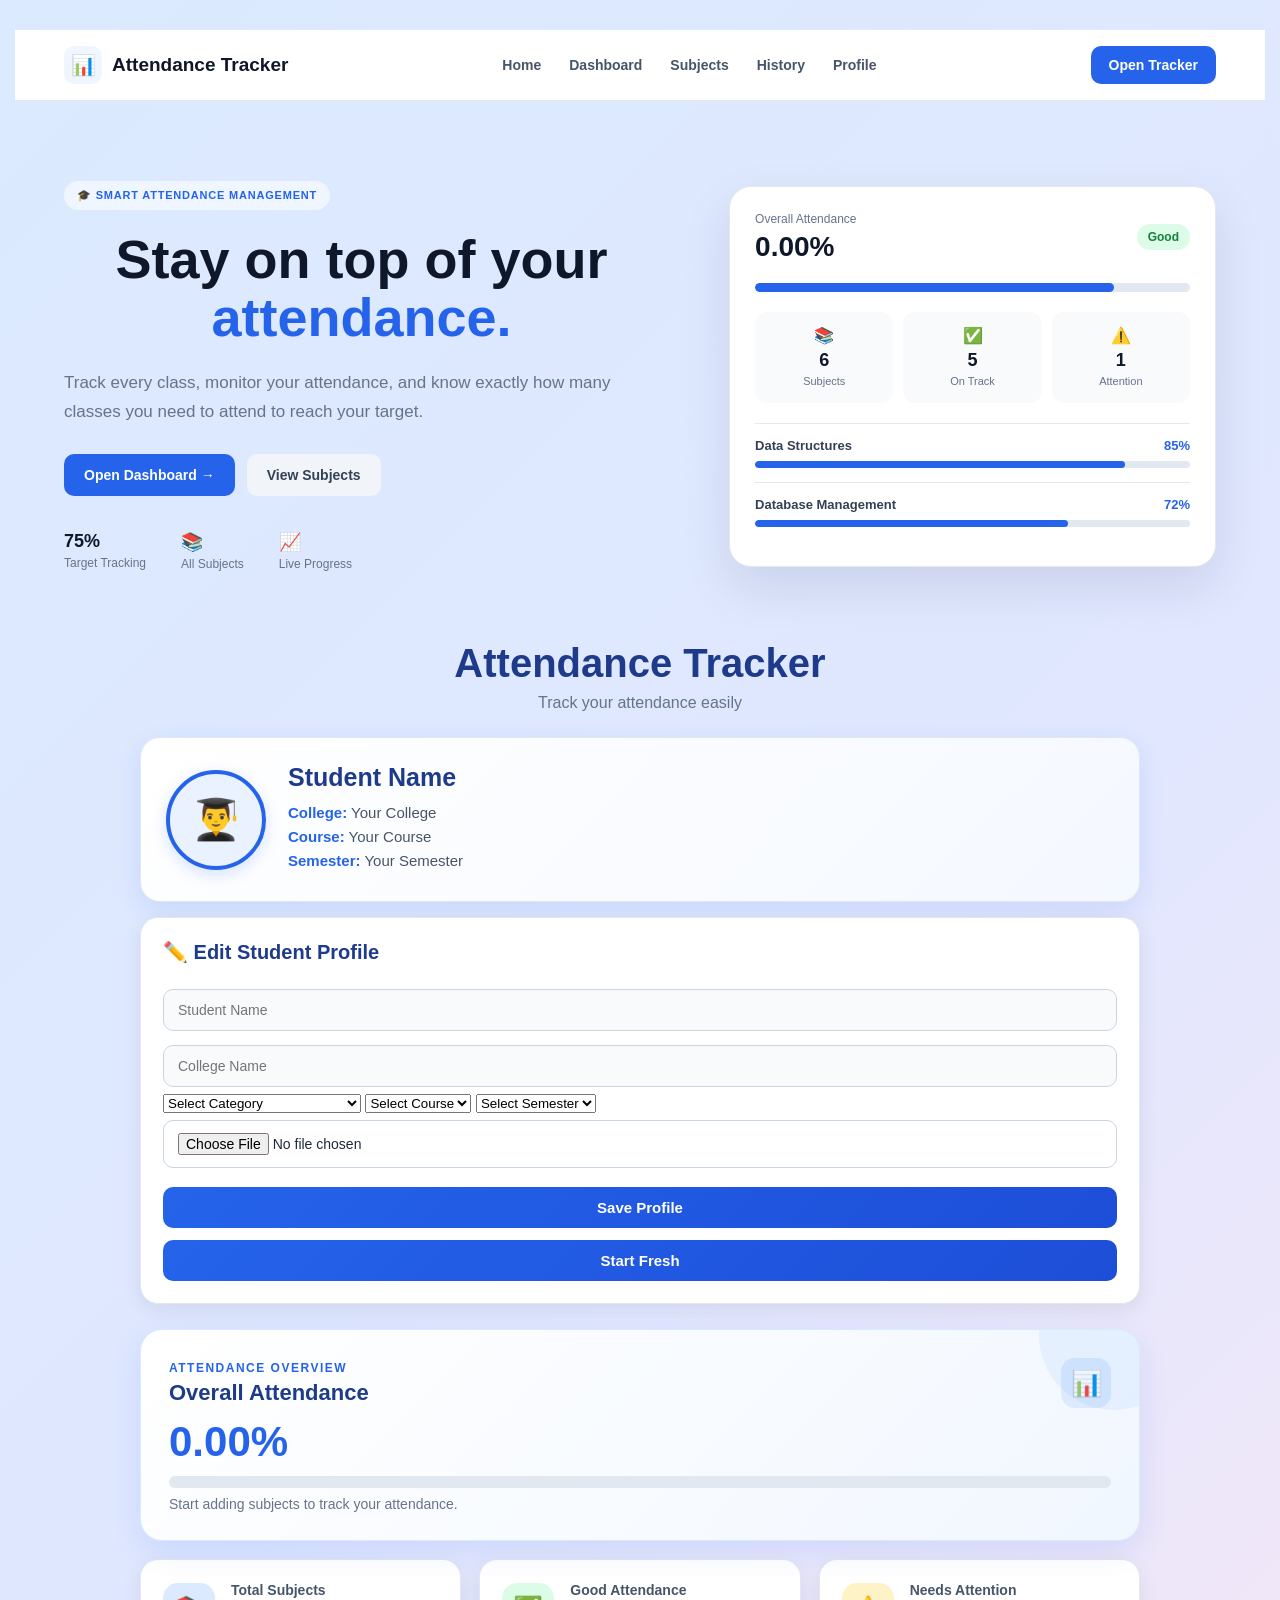
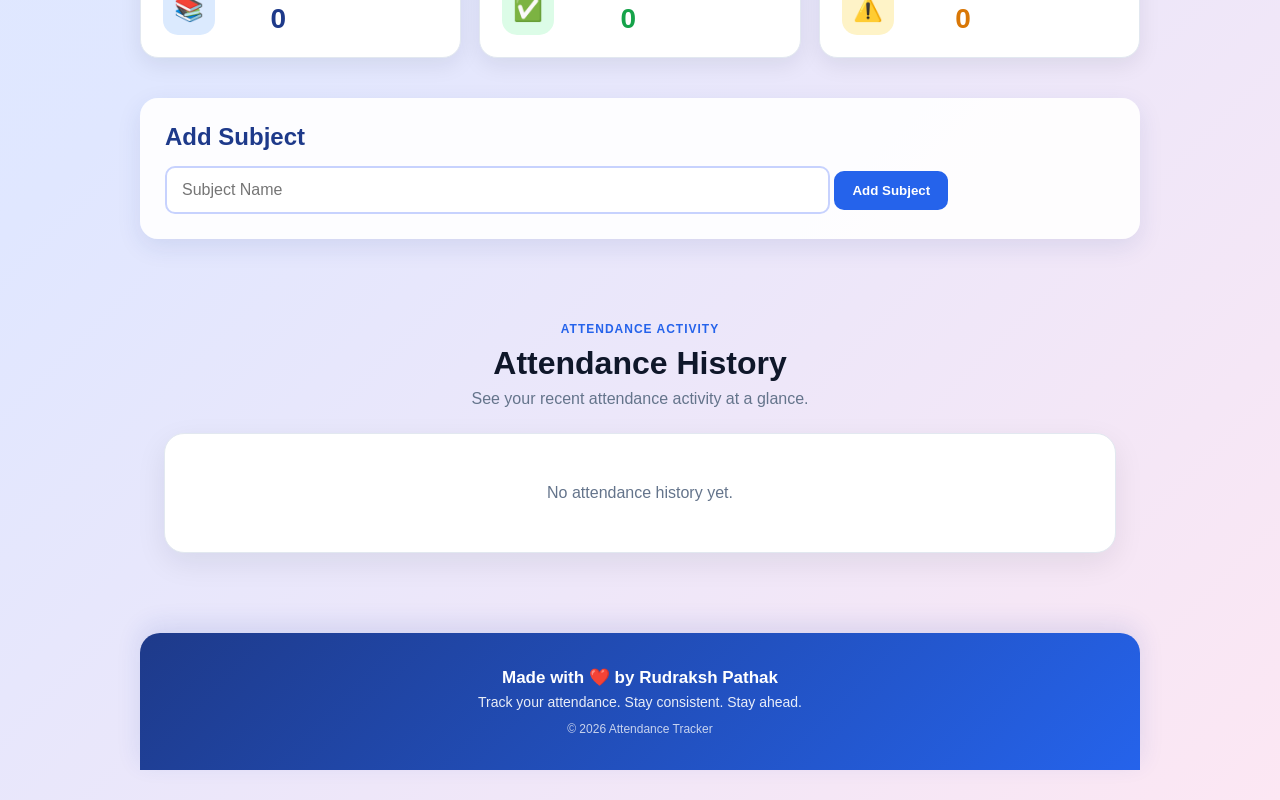
==== commit 0b0853f6: "Make hero attendance dynamic" ====
--- a/index.html
+++ b/index.html
@@ -97,7 +97,7 @@
         <div class="preview-top">
             <div>
                 <small>Overall Attendance</small>
-                <h2>82.50%</h2>
+                <h2 id="heroOverall">0.00%</h2>
             </div>
 
             <span class="preview-status">Good</span>
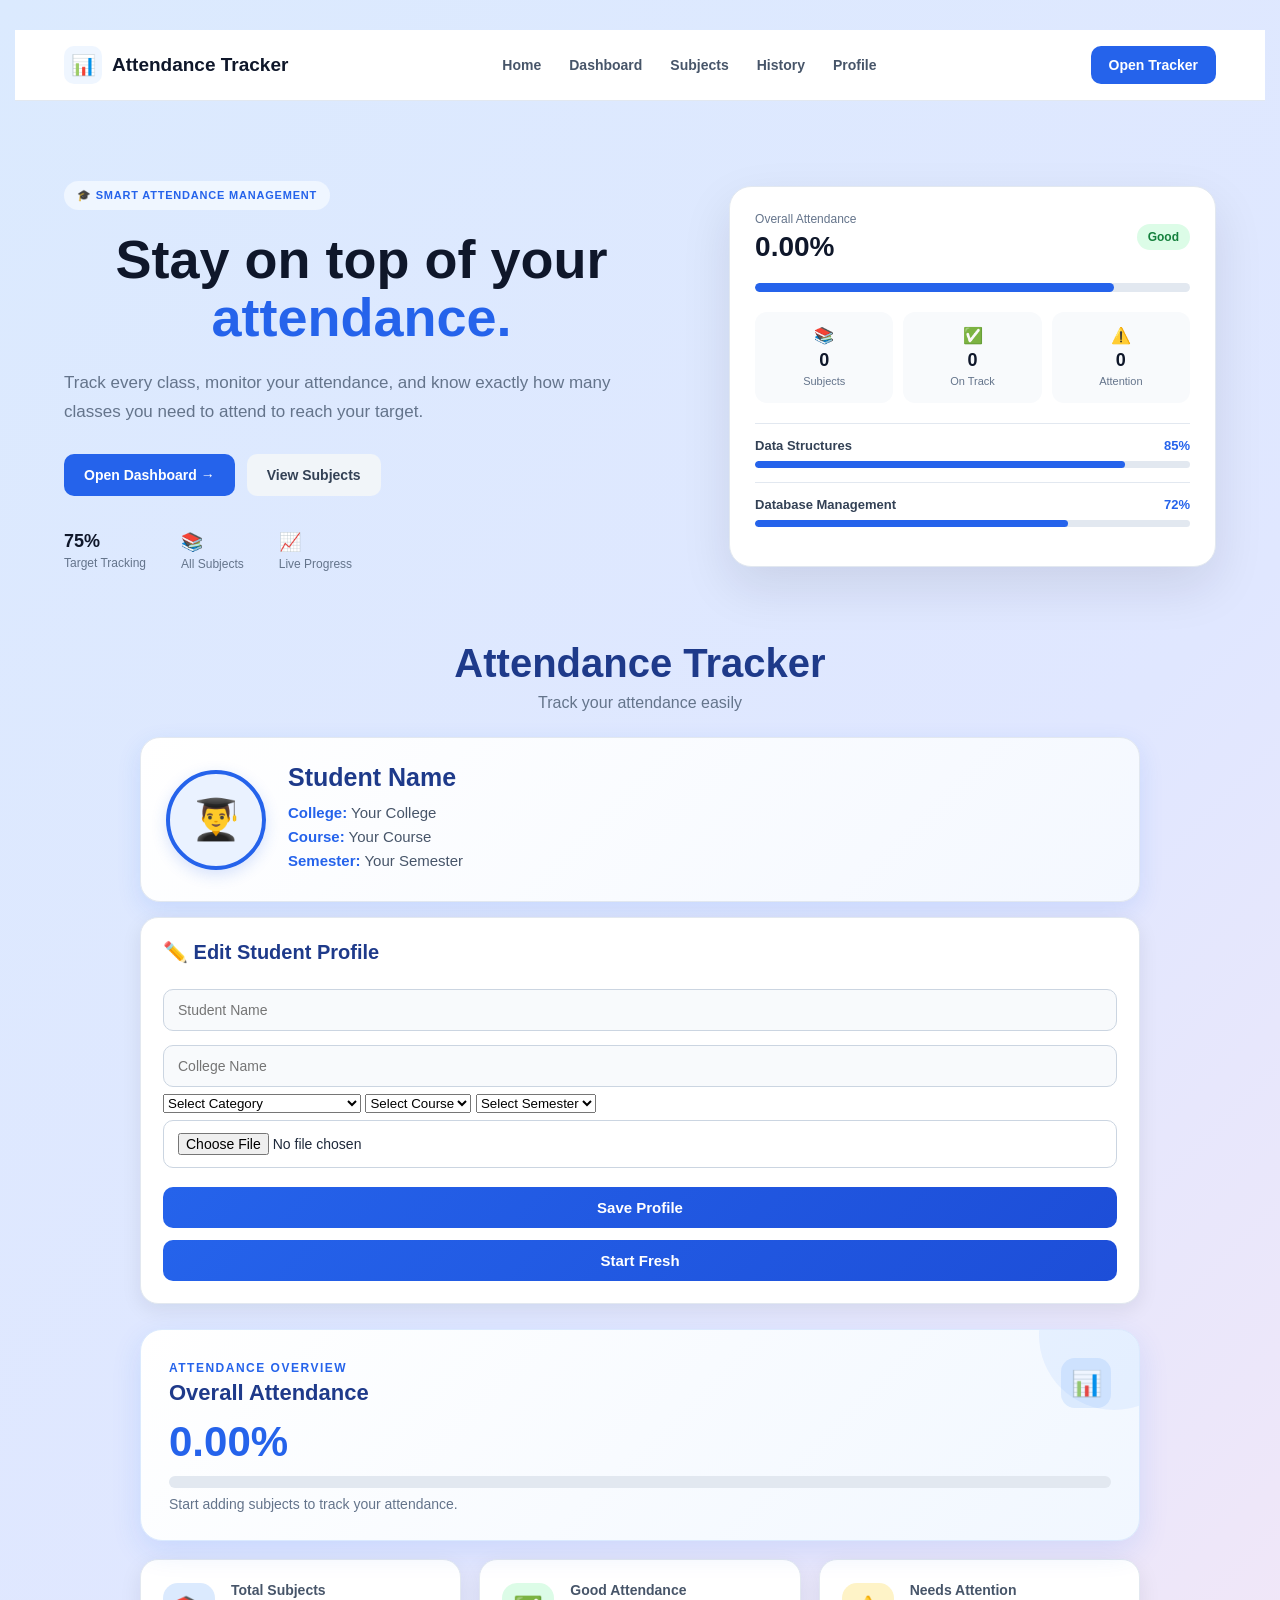
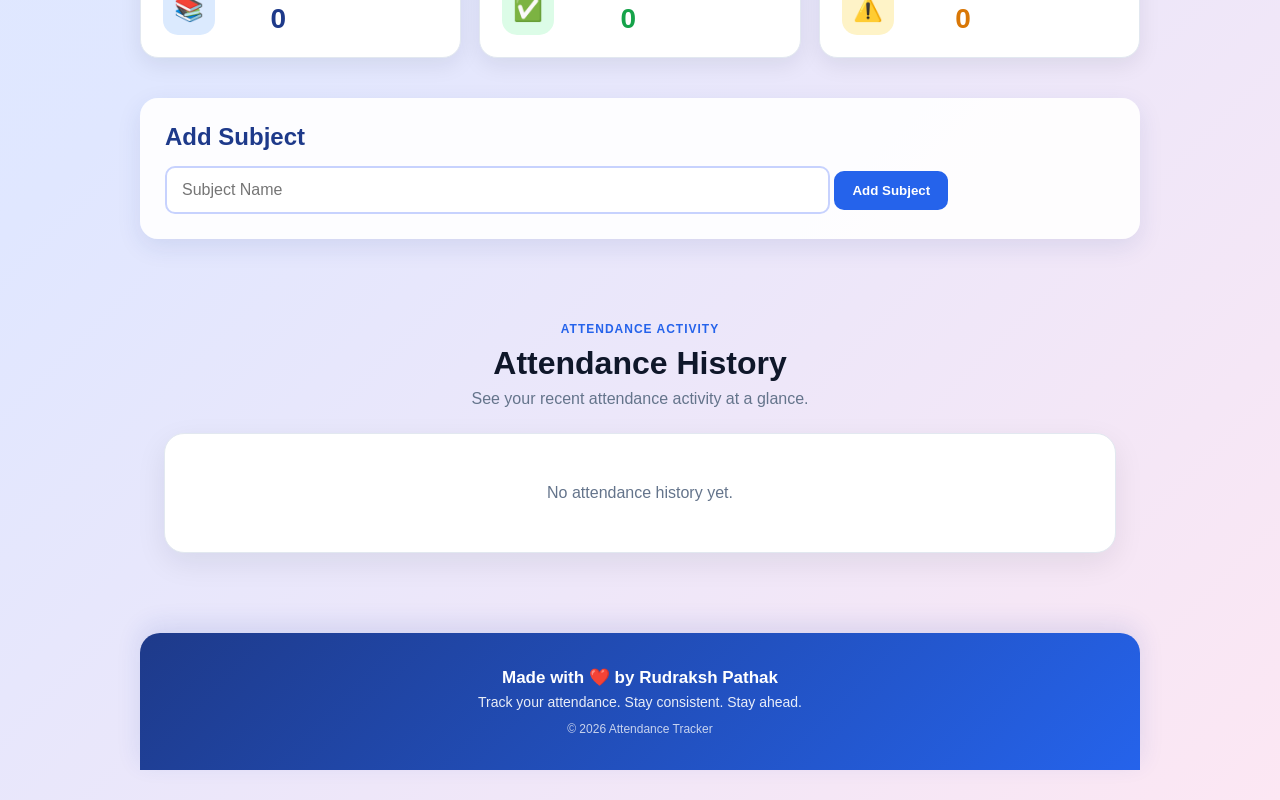
==== commit c7b76e12: "Make hero stats dynamic" ====
--- a/index.html
+++ b/index.html
@@ -111,19 +111,19 @@
 
             <div>
                 <span>📚</span>
-                <strong>6</strong>
+                <strong id="heroSubjects">0</strong>
                 <small>Subjects</small>
             </div>
 
             <div>
                 <span>✅</span>
-                <strong>5</strong>
+                <strong id="heroGood">0</strong>
                 <small>On Track</small>
             </div>
 
             <div>
                 <span>⚠️</span>
-                <strong>1</strong>
+                <strong id="heroAttention">0</strong>
                 <small>Attention</small>
             </div>
 
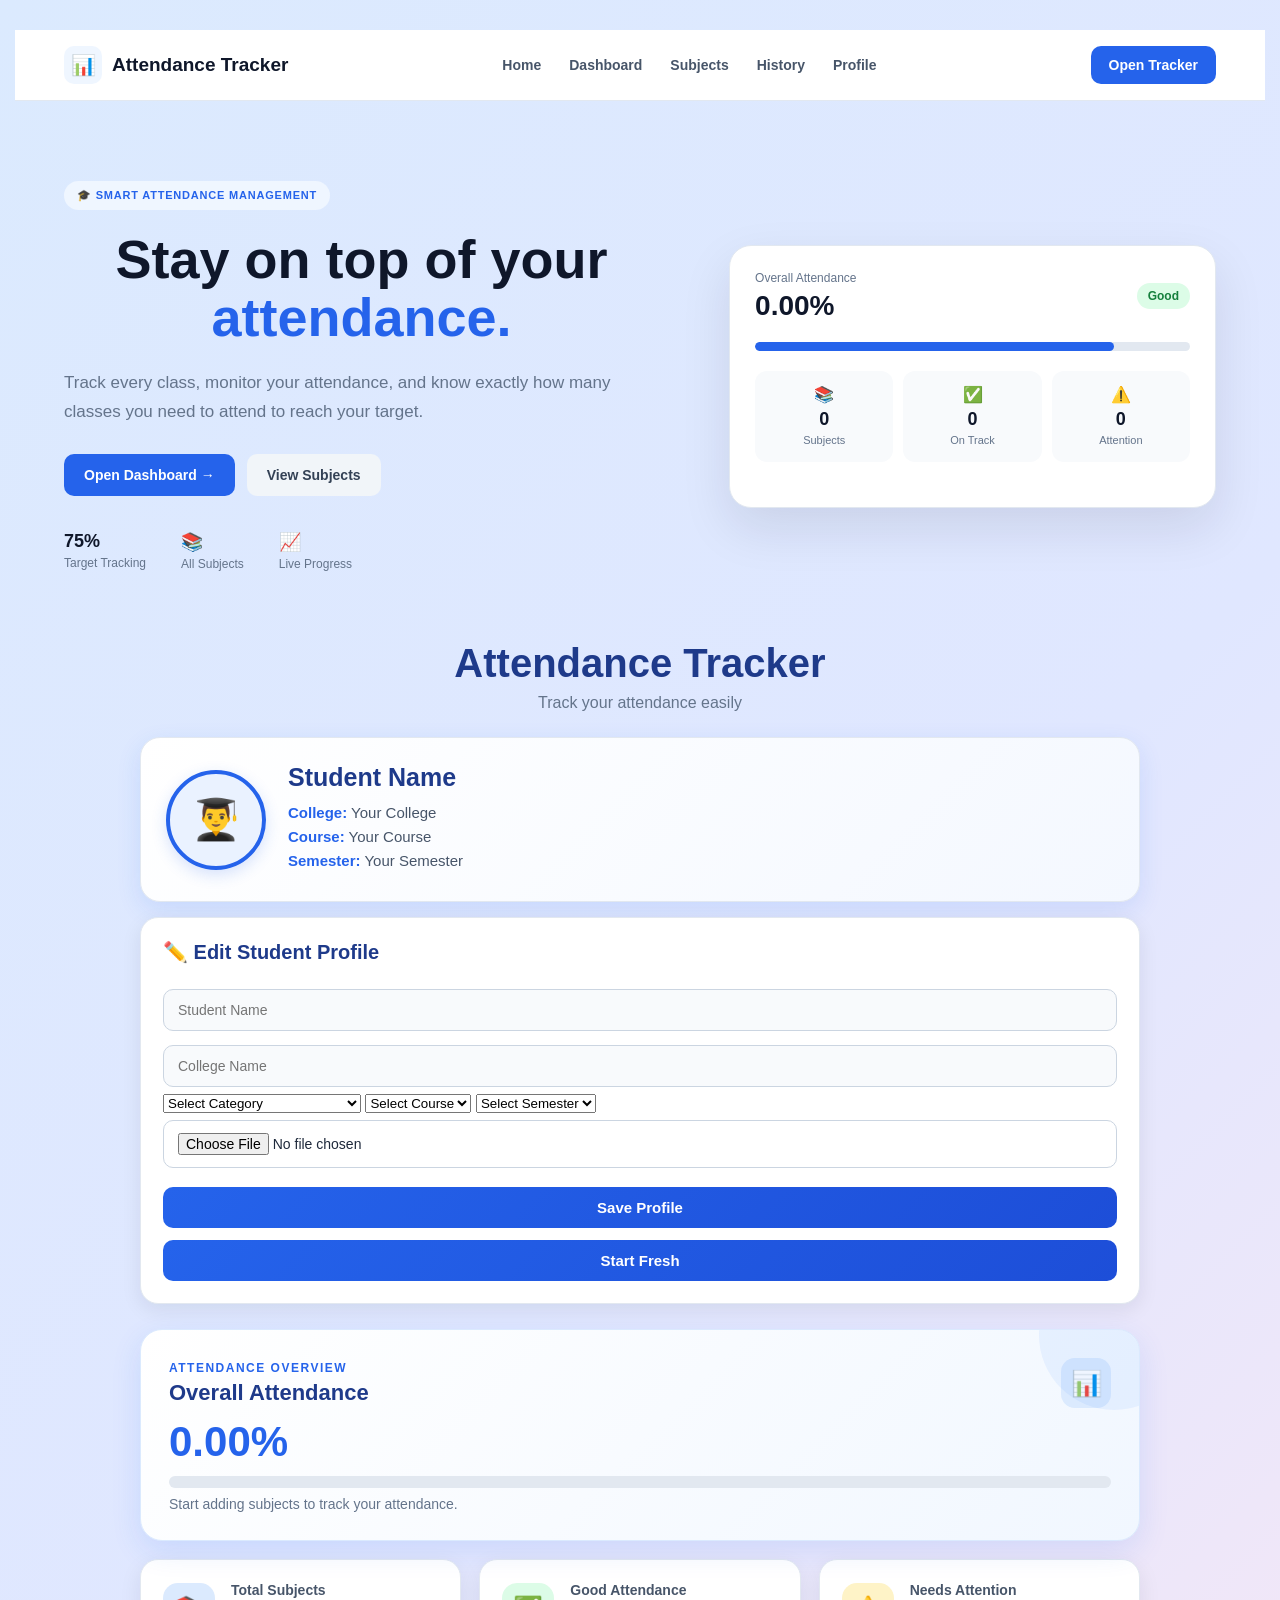
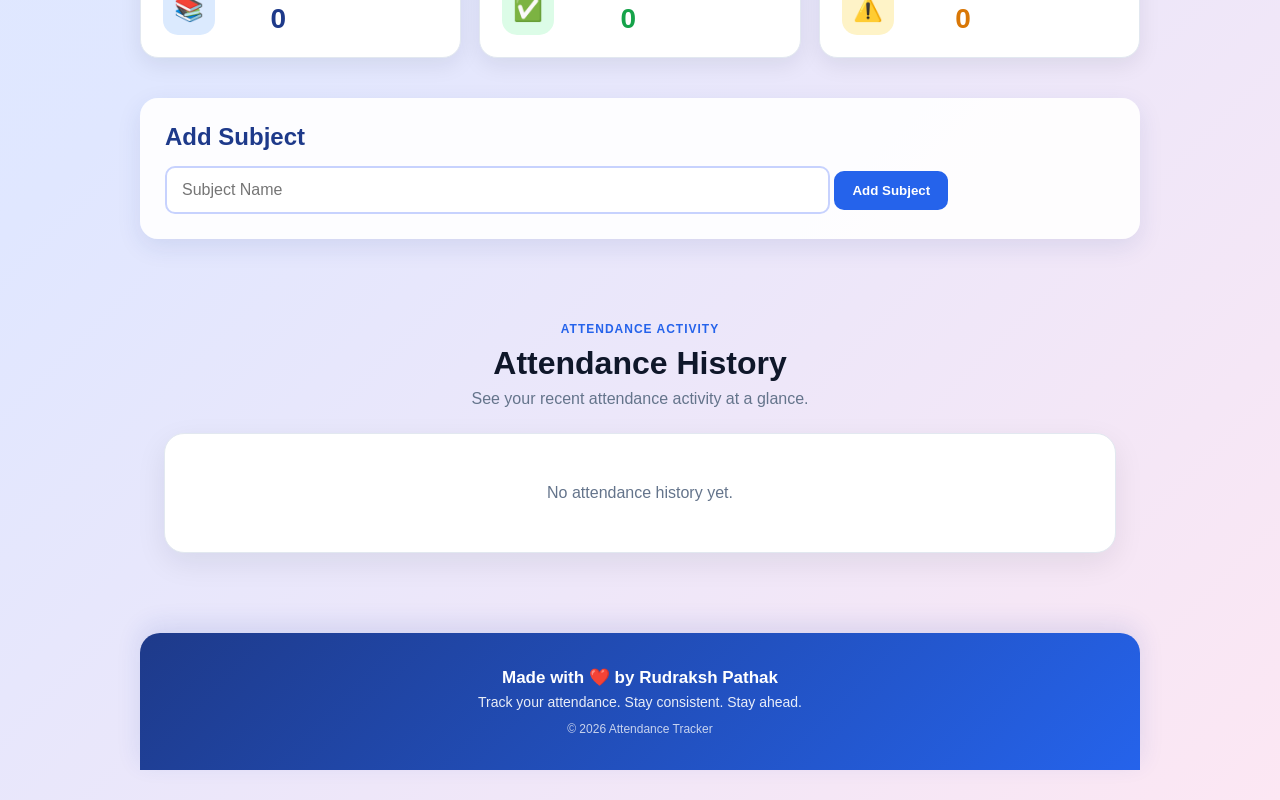
==== commit 6887d1c4: "Remove demo subjects from hero" ====
--- a/index.html
+++ b/index.html
@@ -129,31 +129,9 @@
 
         </div>
 
-        <div class="preview-subject">
-
-            <div class="subject-preview-info">
-                <strong>Data Structures</strong>
-                <span>85%</span>
-            </div>
-
-            <div class="mini-progress">
-                <div style="width:85%"></div>
-            </div>
-
-        </div>
-
-        <div class="preview-subject">
-
-            <div class="subject-preview-info">
-                <strong>Database Management</strong>
-                <span>72%</span>
-            </div>
-
-            <div class="mini-progress">
-                <div style="width:72%"></div>
-            </div>
-
-        </div>
+        
+
+       
 
     </div>
 
